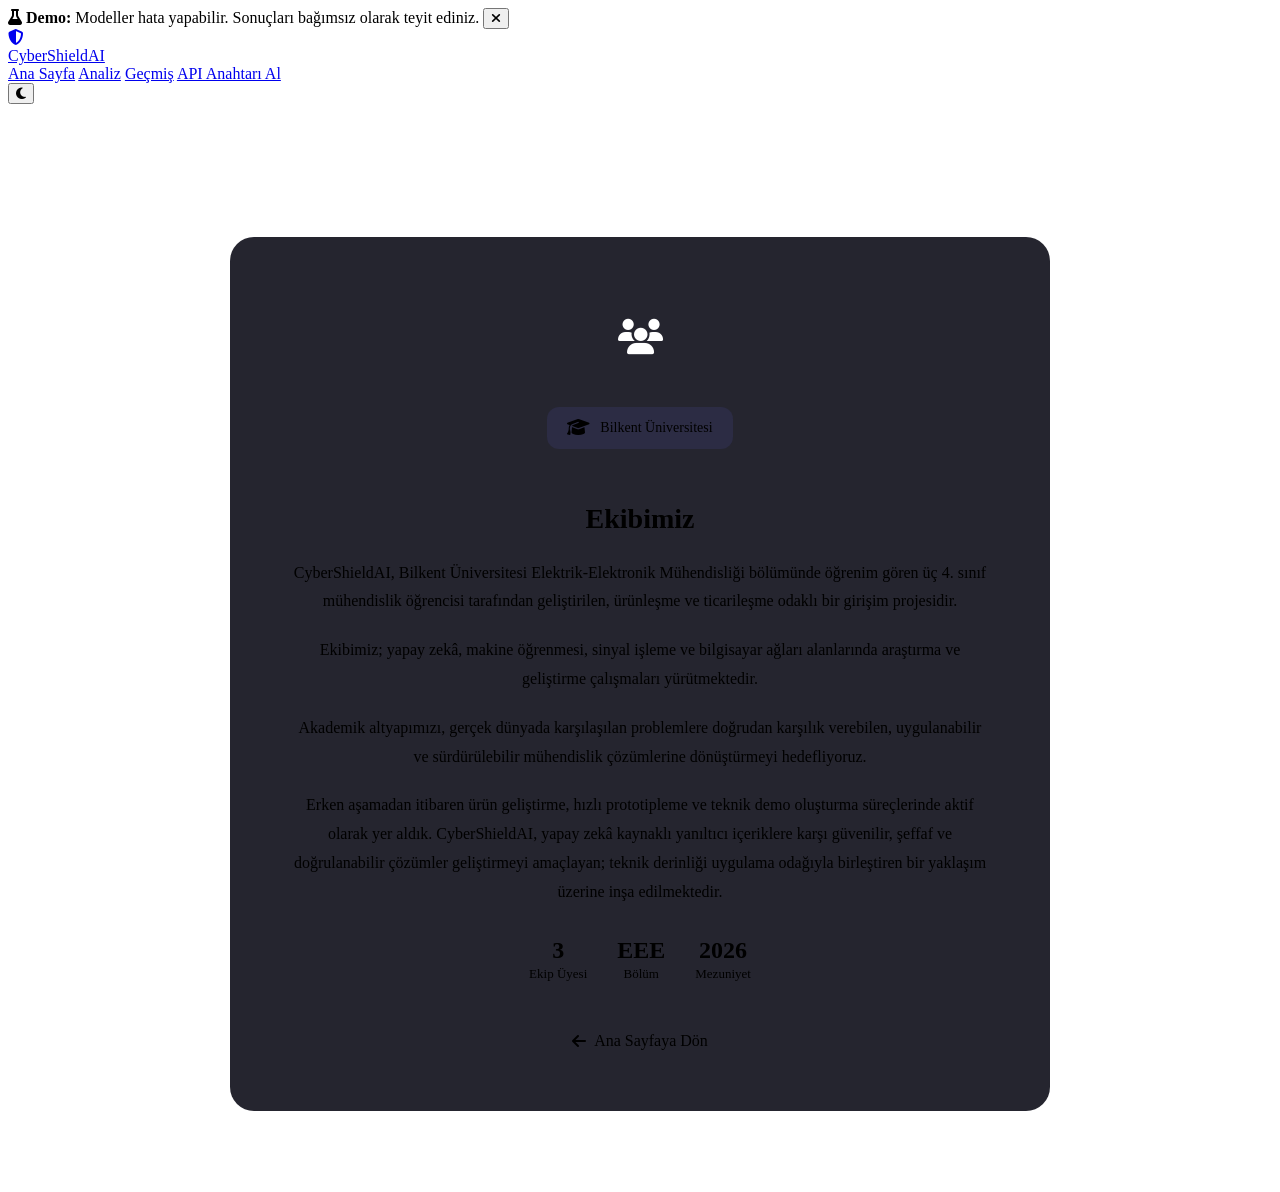
==== about.html @ 09f25995 "Rebrand from KovakAI to CyberShieldAI" ====
<!DOCTYPE html>
<html lang="tr">
<head>
    <meta charset="UTF-8">
    <meta name="viewport" content="width=device-width, initial-scale=1.0">
    <title>Hakkımızda - CyberShieldAI</title>
    <link rel="stylesheet" href="css/style.css">
    <link rel="stylesheet" href="https://cdnjs.cloudflare.com/ajax/libs/font-awesome/6.5.1/css/all.min.css">
    <link href="https://fonts.googleapis.com/css2?family=Inter:wght@300;400;500;600;700;800&display=swap" rel="stylesheet">
    <style>
        .about-page {
            min-height: 100vh;
            position: relative;
            display: flex;
            align-items: center;
            justify-content: center;
            padding: 120px 20px 60px;
        }
        .about-bg {
            position: absolute;
            top: 0;
            left: 0;
            right: 0;
            bottom: 0;
            background: url('https://lh4.googleusercontent.com/7kgMaRGf5UpcM7-tADmWOZlm9VE-6R45p8DRqVkPM7Tro9U6oL8hYj8EjLu7qXt8Xvi9hN18iB5i1bvwb7RVuBw9smQcKV2x_WcGuesu7TKpsfh1I8YbQ8-pzE9DIr3JAJoNksGJi_uaMRJGcQ') center/cover no-repeat;
            opacity: 0.15;
            z-index: 0;
        }
        .about-bg::after {
            content: '';
            position: absolute;
            top: 0;
            left: 0;
            right: 0;
            bottom: 0;
            background: linear-gradient(180deg, var(--bg-primary) 0%, transparent 30%, transparent 70%, var(--bg-primary) 100%);
        }
        .about-card {
            position: relative;
            z-index: 1;
            background: rgba(26, 26, 36, 0.95);
            border: 1px solid var(--border-color);
            border-radius: 24px;
            padding: 60px;
            max-width: 700px;
            text-align: center;
            backdrop-filter: blur(10px);
        }
        [data-theme="light"] .about-card {
            background: rgba(255, 255, 255, 0.95);
        }
        .about-icon {
            width: 80px;
            height: 80px;
            background: var(--accent-gradient);
            border-radius: 20px;
            display: flex;
            align-items: center;
            justify-content: center;
            margin: 0 auto 30px;
            font-size: 36px;
            color: white;
        }
        .about-card h1 {
            font-size: 28px;
            margin-bottom: 24px;
            color: var(--text-primary);
        }
        .about-card p {
            color: var(--text-secondary);
            line-height: 1.8;
            margin-bottom: 20px;
            font-size: 16px;
        }
        .university-badge {
            display: inline-flex;
            align-items: center;
            gap: 10px;
            background: rgba(99, 102, 241, 0.1);
            color: var(--accent-primary);
            padding: 12px 20px;
            border-radius: 12px;
            font-size: 14px;
            font-weight: 500;
            margin-bottom: 30px;
        }
        .university-badge i {
            font-size: 18px;
        }
        .team-info {
            display: flex;
            justify-content: center;
            gap: 30px;
            margin: 30px 0;
            flex-wrap: wrap;
        }
        .team-stat {
            text-align: center;
        }
        .team-stat-value {
            display: block;
            font-size: 24px;
            font-weight: 700;
            color: var(--accent-primary);
        }
        .team-stat-label {
            font-size: 13px;
            color: var(--text-muted);
        }
        .back-link {
            display: inline-flex;
            align-items: center;
            gap: 8px;
            color: var(--accent-primary);
            text-decoration: none;
            font-weight: 500;
            margin-top: 20px;
        }
        .back-link:hover {
            text-decoration: underline;
        }
    </style>
</head>
<body>
    <!-- Demo Disclaimer Banner -->
    <div class="demo-banner" id="demoBanner">
        <i class="fas fa-flask"></i>
        <span><strong>Demo:</strong> Modeller hata yapabilir. Sonuçları bağımsız olarak teyit ediniz.</span>
        <button class="banner-close" id="bannerClose" aria-label="Kapat"><i class="fas fa-times"></i></button>
    </div>

    <!-- Navigation -->
    <nav class="navbar">
        <div class="nav-container">
            <a href="index.html" class="logo">
                <div class="logo-icon">
                    <i class="fas fa-shield-halved"></i>
                </div>
                <span>CyberShieldAI</span>
            </a>
            <div class="nav-links">
                <a href="index.html">Ana Sayfa</a>
                <a href="analyze.html">Analiz</a>
                <a href="history.html">Geçmiş</a>
                <a href="api.html" class="nav-btn">API Anahtarı Al</a>
            </div>
            <button class="theme-toggle" id="themeToggle">
                <i class="fas fa-moon"></i>
            </button>
        </div>
    </nav>

    <section class="about-page">
        <div class="about-bg"></div>
        <div class="about-card">
            <div class="about-icon">
                <i class="fas fa-users"></i>
            </div>
            <div class="university-badge">
                <i class="fas fa-graduation-cap"></i>
                Bilkent Üniversitesi
            </div>
            <h1>Ekibimiz</h1>
            <p>
                CyberShieldAI, Bilkent Üniversitesi Elektrik-Elektronik Mühendisliği bölümünde öğrenim gören üç 4. sınıf mühendislik öğrencisi tarafından geliştirilen, ürünleşme ve ticarileşme odaklı bir girişim projesidir.
            </p>
            <p>
                Ekibimiz; yapay zekâ, makine öğrenmesi, sinyal işleme ve bilgisayar ağları alanlarında araştırma ve geliştirme çalışmaları yürütmektedir.
            </p>
            <p>
                Akademik altyapımızı, gerçek dünyada karşılaşılan problemlere doğrudan karşılık verebilen, uygulanabilir ve sürdürülebilir mühendislik çözümlerine dönüştürmeyi hedefliyoruz.
            </p>
            <p>
                Erken aşamadan itibaren ürün geliştirme, hızlı prototipleme ve teknik demo oluşturma süreçlerinde aktif olarak yer aldık. CyberShieldAI, yapay zekâ kaynaklı yanıltıcı içeriklere karşı güvenilir, şeffaf ve doğrulanabilir çözümler geliştirmeyi amaçlayan; teknik derinliği uygulama odağıyla birleştiren bir yaklaşım üzerine inşa edilmektedir.
            </p>
            <div class="team-info">
                <div class="team-stat">
                    <span class="team-stat-value">3</span>
                    <span class="team-stat-label">Ekip Üyesi</span>
                </div>
                <div class="team-stat">
                    <span class="team-stat-value">EEE</span>
                    <span class="team-stat-label">Bölüm</span>
                </div>
                <div class="team-stat">
                    <span class="team-stat-value">2026</span>
                    <span class="team-stat-label">Mezuniyet</span>
                </div>
            </div>
            <a href="index.html" class="back-link">
                <i class="fas fa-arrow-left"></i>
                Ana Sayfaya Dön
            </a>
        </div>
    </section>

    <script src="js/main.js"></script>
</body>
</html>
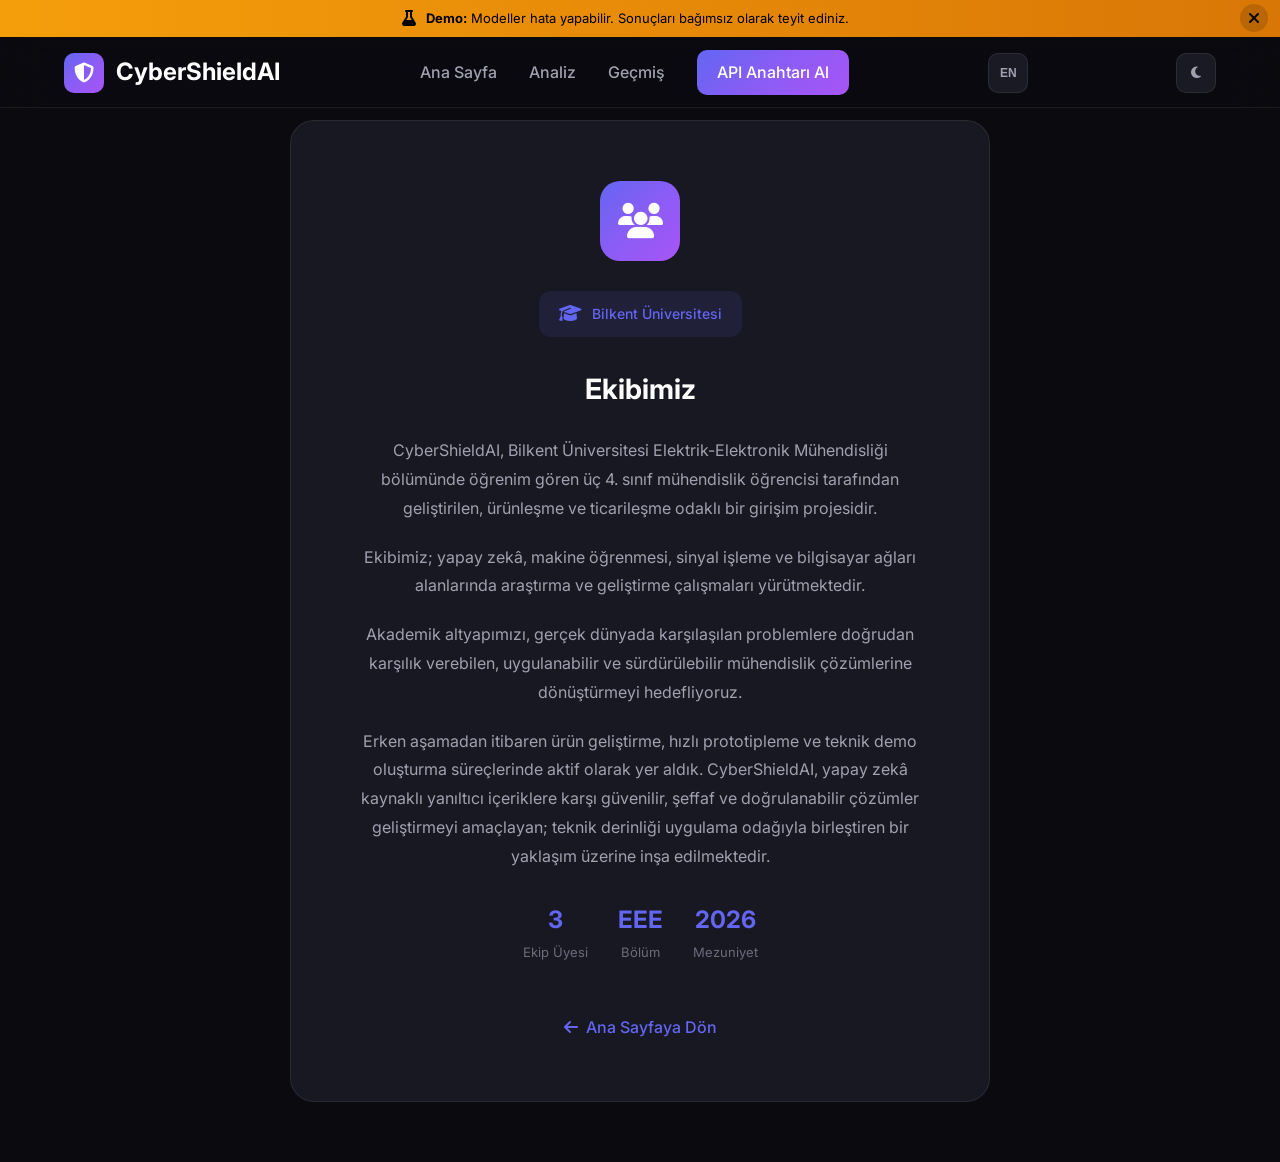
==== commit 145f19a0: "Add bilingual TR/EN language support with toggle button" ====
--- a/about.html
+++ b/about.html
@@ -125,7 +125,7 @@
     <!-- Demo Disclaimer Banner -->
     <div class="demo-banner" id="demoBanner">
         <i class="fas fa-flask"></i>
-        <span><strong>Demo:</strong> Modeller hata yapabilir. Sonuçları bağımsız olarak teyit ediniz.</span>
+        <span data-i18n="banner.text"><strong>Demo:</strong> Modeller hata yapabilir. Sonuçları bağımsız olarak teyit ediniz.</span>
         <button class="banner-close" id="bannerClose" aria-label="Kapat"><i class="fas fa-times"></i></button>
     </div>
 
@@ -139,11 +139,14 @@
                 <span>CyberShieldAI</span>
             </a>
             <div class="nav-links">
-                <a href="index.html">Ana Sayfa</a>
-                <a href="analyze.html">Analiz</a>
-                <a href="history.html">Geçmiş</a>
-                <a href="api.html" class="nav-btn">API Anahtarı Al</a>
-            </div>
+                <a href="index.html" data-i18n="nav.home">Ana Sayfa</a>
+                <a href="analyze.html" data-i18n="nav.analyze">Analiz</a>
+                <a href="history.html" data-i18n="nav.history">Geçmiş</a>
+                <a href="api.html" class="nav-btn" data-i18n="nav.api">API Anahtarı Al</a>
+            </div>
+            <button class="lang-toggle" id="langToggle">
+                <span>TR</span>
+            </button>
             <button class="theme-toggle" id="themeToggle">
                 <i class="fas fa-moon"></i>
             </button>
@@ -158,38 +161,38 @@
             </div>
             <div class="university-badge">
                 <i class="fas fa-graduation-cap"></i>
-                Bilkent Üniversitesi
-            </div>
-            <h1>Ekibimiz</h1>
-            <p>
+                <span data-i18n="about.university">Bilkent Üniversitesi</span>
+            </div>
+            <h1 data-i18n="about.title">Ekibimiz</h1>
+            <p data-i18n="about.desc1">
                 CyberShieldAI, Bilkent Üniversitesi Elektrik-Elektronik Mühendisliği bölümünde öğrenim gören üç 4. sınıf mühendislik öğrencisi tarafından geliştirilen, ürünleşme ve ticarileşme odaklı bir girişim projesidir.
             </p>
-            <p>
+            <p data-i18n="about.desc2">
                 Ekibimiz; yapay zekâ, makine öğrenmesi, sinyal işleme ve bilgisayar ağları alanlarında araştırma ve geliştirme çalışmaları yürütmektedir.
             </p>
-            <p>
+            <p data-i18n="about.desc3">
                 Akademik altyapımızı, gerçek dünyada karşılaşılan problemlere doğrudan karşılık verebilen, uygulanabilir ve sürdürülebilir mühendislik çözümlerine dönüştürmeyi hedefliyoruz.
             </p>
-            <p>
+            <p data-i18n="about.desc4">
                 Erken aşamadan itibaren ürün geliştirme, hızlı prototipleme ve teknik demo oluşturma süreçlerinde aktif olarak yer aldık. CyberShieldAI, yapay zekâ kaynaklı yanıltıcı içeriklere karşı güvenilir, şeffaf ve doğrulanabilir çözümler geliştirmeyi amaçlayan; teknik derinliği uygulama odağıyla birleştiren bir yaklaşım üzerine inşa edilmektedir.
             </p>
             <div class="team-info">
                 <div class="team-stat">
                     <span class="team-stat-value">3</span>
-                    <span class="team-stat-label">Ekip Üyesi</span>
+                    <span class="team-stat-label" data-i18n="about.teamMembers">Ekip Üyesi</span>
                 </div>
                 <div class="team-stat">
                     <span class="team-stat-value">EEE</span>
-                    <span class="team-stat-label">Bölüm</span>
+                    <span class="team-stat-label" data-i18n="about.department">Bölüm</span>
                 </div>
                 <div class="team-stat">
                     <span class="team-stat-value">2026</span>
-                    <span class="team-stat-label">Mezuniyet</span>
+                    <span class="team-stat-label" data-i18n="about.graduation">Mezuniyet</span>
                 </div>
             </div>
             <a href="index.html" class="back-link">
                 <i class="fas fa-arrow-left"></i>
-                Ana Sayfaya Dön
+                <span data-i18n="api.back">Ana Sayfaya Dön</span>
             </a>
         </div>
     </section>
--- a/css/style.css
+++ b/css/style.css
@@ -0,0 +1,1038 @@
+/* ===== CSS Variables ===== */
+:root {
+    /* Colors */
+    --bg-primary: #0a0a0f;
+    --bg-secondary: #12121a;
+    --bg-card: #1a1a24;
+    --bg-card-hover: #22222e;
+    
+    --text-primary: #ffffff;
+    --text-secondary: #a0a0b0;
+    --text-muted: #6b6b7b;
+    
+    --accent-primary: #6366f1;
+    --accent-secondary: #8b5cf6;
+    --accent-gradient: linear-gradient(135deg, #6366f1 0%, #8b5cf6 50%, #a855f7 100%);
+    
+    --risk-low: #22c55e;
+    --risk-medium: #eab308;
+    --risk-high: #f97316;
+    --risk-critical: #ef4444;
+    
+    --border-color: rgba(255, 255, 255, 0.08);
+    --border-color-hover: rgba(255, 255, 255, 0.15);
+    
+    /* Spacing */
+    --nav-height: 70px;
+    --container-max: 1200px;
+    
+    /* Transitions */
+    --transition-fast: 0.15s ease;
+    --transition-normal: 0.3s ease;
+    --transition-slow: 0.5s ease;
+    
+    /* Shadows */
+    --shadow-sm: 0 2px 8px rgba(0, 0, 0, 0.3);
+    --shadow-md: 0 4px 20px rgba(0, 0, 0, 0.4);
+    --shadow-lg: 0 8px 40px rgba(0, 0, 0, 0.5);
+    --shadow-glow: 0 0 40px rgba(99, 102, 241, 0.3);
+}
+
+/* Light theme */
+[data-theme="light"] {
+    --bg-primary: #f8fafc;
+    --bg-secondary: #f1f5f9;
+    --bg-card: #ffffff;
+    --bg-card-hover: #f8fafc;
+    --text-primary: #0f172a;
+    --text-secondary: #475569;
+    --text-muted: #94a3b8;
+    --border-color: rgba(0, 0, 0, 0.08);
+    --border-color-hover: rgba(0, 0, 0, 0.15);
+}
+
+/* ===== Reset & Base ===== */
+*, *::before, *::after {
+    margin: 0;
+    padding: 0;
+    box-sizing: border-box;
+}
+
+html {
+    scroll-behavior: smooth;
+}
+
+body {
+    font-family: 'Inter', -apple-system, BlinkMacSystemFont, sans-serif;
+    background: var(--bg-primary);
+    color: var(--text-primary);
+    line-height: 1.6;
+    overflow-x: hidden;
+}
+
+a {
+    text-decoration: none;
+    color: inherit;
+}
+
+img {
+    max-width: 100%;
+    height: auto;
+}
+
+/* ===== Utilities ===== */
+.container {
+    max-width: var(--container-max);
+    margin: 0 auto;
+    padding: 0 24px;
+}
+
+.gradient-text {
+    background: var(--accent-gradient);
+    -webkit-background-clip: text;
+    -webkit-text-fill-color: transparent;
+    background-clip: text;
+}
+
+/* ===== Animations ===== */
+@keyframes fadeIn {
+    from { opacity: 0; }
+    to { opacity: 1; }
+}
+
+@keyframes fadeInUp {
+    from {
+        opacity: 0;
+        transform: translateY(30px);
+    }
+    to {
+        opacity: 1;
+        transform: translateY(0);
+    }
+}
+
+@keyframes pulse {
+    0%, 100% { opacity: 1; }
+    50% { opacity: 0.5; }
+}
+
+@keyframes scan {
+    0% { top: 0; }
+    100% { top: 100%; }
+}
+
+@keyframes shimmer {
+    0% { background-position: -200% 0; }
+    100% { background-position: 200% 0; }
+}
+
+@keyframes float {
+    0%, 100% { transform: translateY(0); }
+    50% { transform: translateY(-10px); }
+}
+
+@keyframes glow {
+    0%, 100% { opacity: 0.5; transform: scale(1); }
+    50% { opacity: 0.8; transform: scale(1.1); }
+}
+
+.animate-fade-in {
+    animation: fadeIn 0.8s ease forwards;
+}
+
+.animate-fade-in-up {
+    animation: fadeInUp 0.8s ease forwards;
+}
+
+.delay-1 { animation-delay: 0.2s; opacity: 0; }
+.delay-2 { animation-delay: 0.4s; opacity: 0; }
+.delay-3 { animation-delay: 0.6s; opacity: 0; }
+
+/* ===== Buttons ===== */
+.btn {
+    display: inline-flex;
+    align-items: center;
+    gap: 8px;
+    padding: 12px 24px;
+    border-radius: 12px;
+    font-weight: 600;
+    font-size: 14px;
+    cursor: pointer;
+    transition: all var(--transition-normal);
+    border: none;
+    outline: none;
+}
+
+.btn-primary {
+    background: var(--accent-gradient);
+    color: white;
+    box-shadow: var(--shadow-glow);
+}
+
+.btn-primary:hover {
+    transform: translateY(-2px);
+    box-shadow: 0 0 60px rgba(99, 102, 241, 0.5);
+}
+
+.btn-secondary {
+    background: var(--bg-card);
+    color: var(--text-primary);
+    border: 1px solid var(--border-color);
+}
+
+.btn-secondary:hover {
+    background: var(--bg-card-hover);
+    border-color: var(--border-color-hover);
+}
+
+.btn-lg {
+    padding: 16px 32px;
+    font-size: 16px;
+}
+
+/* ===== Demo Banner ===== */
+.demo-banner {
+    position: fixed;
+    top: 0;
+    left: 0;
+    right: 0;
+    padding: 8px 50px 8px 20px;
+    background: linear-gradient(90deg, #f59e0b, #d97706);
+    color: #000;
+    font-size: 13px;
+    text-align: center;
+    z-index: 1001;
+    display: flex;
+    align-items: center;
+    justify-content: center;
+    gap: 10px;
+    transition: transform 0.3s ease, opacity 0.3s ease;
+}
+
+.demo-banner.hidden {
+    transform: translateY(-100%);
+    opacity: 0;
+    pointer-events: none;
+}
+
+.demo-banner i {
+    font-size: 16px;
+}
+
+.demo-banner strong {
+    font-weight: 700;
+}
+
+.banner-close {
+    position: absolute;
+    right: 12px;
+    top: 50%;
+    transform: translateY(-50%);
+    background: rgba(0,0,0,0.15);
+    border: none;
+    color: #000;
+    width: 28px;
+    height: 28px;
+    border-radius: 50%;
+    cursor: pointer;
+    display: flex;
+    align-items: center;
+    justify-content: center;
+    transition: background 0.2s;
+}
+
+.banner-close:hover {
+    background: rgba(0,0,0,0.25);
+}
+
+/* ===== Navigation ===== */
+.navbar {
+    position: fixed;
+    top: 38px;
+    left: 0;
+    right: 0;
+    height: var(--nav-height);
+    background: rgba(10, 10, 15, 0.8);
+    backdrop-filter: blur(20px);
+    border-bottom: 1px solid var(--border-color);
+    z-index: 1000;
+}
+
+[data-theme="light"] .navbar {
+    background: rgba(248, 250, 252, 0.8);
+}
+
+.nav-container {
+    max-width: var(--container-max);
+    margin: 0 auto;
+    padding: 0 24px;
+    height: 100%;
+    display: flex;
+    align-items: center;
+    justify-content: space-between;
+}
+
+.logo {
+    display: flex;
+    align-items: center;
+    gap: 12px;
+    font-size: 24px;
+    font-weight: 700;
+}
+
+.logo-icon {
+    width: 40px;
+    height: 40px;
+    background: var(--accent-gradient);
+    border-radius: 10px;
+    display: flex;
+    align-items: center;
+    justify-content: center;
+    color: white;
+    font-size: 20px;
+}
+
+.nav-links {
+    display: flex;
+    align-items: center;
+    gap: 32px;
+}
+
+.nav-links a {
+    color: var(--text-secondary);
+    font-weight: 500;
+    transition: color var(--transition-fast);
+}
+
+.nav-links a:hover,
+.nav-links a.active {
+    color: var(--text-primary);
+}
+
+.nav-btn {
+    padding: 10px 20px;
+    background: var(--accent-gradient);
+    color: white !important;
+    border-radius: 10px;
+}
+
+.theme-toggle {
+    width: 40px;
+    height: 40px;
+    background: var(--bg-card);
+    border: 1px solid var(--border-color);
+    border-radius: 10px;
+    color: var(--text-secondary);
+    cursor: pointer;
+    transition: all var(--transition-fast);
+}
+
+.theme-toggle:hover {
+    background: var(--bg-card-hover);
+    color: var(--text-primary);
+}
+
+/* Language Toggle */
+.lang-toggle {
+    width: 40px;
+    height: 40px;
+    background: var(--bg-card);
+    border: 1px solid var(--border-color);
+    border-radius: 10px;
+    color: var(--text-secondary);
+    cursor: pointer;
+    transition: all var(--transition-fast);
+    font-weight: 600;
+    font-size: 12px;
+    margin-right: 8px;
+}
+
+.lang-toggle:hover {
+    background: var(--bg-card-hover);
+    color: var(--text-primary);
+}
+
+.lang-toggle.active {
+    background: var(--accent-primary);
+    color: white;
+    border-color: var(--accent-primary);
+}
+
+/* ===== Hero Section ===== */
+.hero {
+    min-height: 100vh;
+    display: flex;
+    align-items: center;
+    justify-content: center;
+    padding: calc(var(--nav-height) + 100px) 24px 60px;
+    position: relative;
+    overflow: hidden;
+}
+
+.hero-bg {
+    position: absolute;
+    inset: 0;
+    overflow: hidden;
+}
+
+.grid-overlay {
+    position: absolute;
+    inset: 0;
+    background-image: 
+        linear-gradient(rgba(99, 102, 241, 0.03) 1px, transparent 1px),
+        linear-gradient(90deg, rgba(99, 102, 241, 0.03) 1px, transparent 1px);
+    background-size: 60px 60px;
+}
+
+.glow {
+    position: absolute;
+    width: 600px;
+    height: 600px;
+    border-radius: 50%;
+    filter: blur(120px);
+    animation: glow 8s ease-in-out infinite;
+}
+
+.glow-1 {
+    background: rgba(99, 102, 241, 0.15);
+    top: -200px;
+    left: -200px;
+}
+
+.glow-2 {
+    background: rgba(139, 92, 246, 0.15);
+    bottom: -200px;
+    right: -200px;
+    animation-delay: 4s;
+}
+
+.hero-content {
+    max-width: 600px;
+    text-align: center;
+    z-index: 1;
+}
+
+.badge {
+    display: inline-flex;
+    align-items: center;
+    gap: 8px;
+    padding: 8px 16px;
+    background: rgba(99, 102, 241, 0.1);
+    border: 1px solid rgba(99, 102, 241, 0.2);
+    border-radius: 50px;
+    font-size: 14px;
+    color: var(--accent-primary);
+    margin-bottom: 24px;
+}
+
+.hero h1 {
+    font-size: clamp(40px, 6vw, 64px);
+    font-weight: 800;
+    line-height: 1.1;
+    margin-bottom: 24px;
+}
+
+.hero-subtitle {
+    font-size: 18px;
+    color: var(--text-secondary);
+    margin-bottom: 40px;
+}
+
+.hero-buttons {
+    display: flex;
+    gap: 16px;
+    justify-content: center;
+    margin-bottom: 60px;
+}
+
+.hero-stats {
+    display: flex;
+    align-items: center;
+    justify-content: center;
+    gap: 40px;
+}
+
+.stat {
+    text-align: center;
+}
+
+.stat-value {
+    display: block;
+    font-size: 32px;
+    font-weight: 700;
+    background: var(--accent-gradient);
+    -webkit-background-clip: text;
+    -webkit-text-fill-color: transparent;
+}
+
+.stat-label {
+    font-size: 14px;
+    color: var(--text-muted);
+}
+
+.stat-divider {
+    width: 1px;
+    height: 40px;
+    background: var(--border-color);
+}
+
+/* Hero Visual */
+.hero-visual {
+    position: absolute;
+    right: 5%;
+    top: 50%;
+    transform: translateY(-50%);
+    z-index: 1;
+}
+
+.demo-card {
+    width: 380px;
+    background: var(--bg-card);
+    border: 1px solid var(--border-color);
+    border-radius: 20px;
+    overflow: hidden;
+    box-shadow: var(--shadow-lg);
+    animation: float 6s ease-in-out infinite;
+}
+
+.demo-card-header {
+    padding: 12px 16px;
+    background: var(--bg-secondary);
+    border-bottom: 1px solid var(--border-color);
+    display: flex;
+    gap: 8px;
+}
+
+.demo-dot {
+    width: 12px;
+    height: 12px;
+    border-radius: 50%;
+}
+
+.demo-dot.red { background: #ef4444; }
+.demo-dot.yellow { background: #eab308; }
+.demo-dot.green { background: #22c55e; }
+
+.demo-preview {
+    padding: 20px;
+}
+
+.scan-animation {
+    position: relative;
+    width: 100%;
+    aspect-ratio: 1;
+    border-radius: 12px;
+    overflow: hidden;
+    margin-bottom: 16px;
+}
+
+.demo-face {
+    width: 100%;
+    height: 100%;
+    object-fit: cover;
+}
+
+.scan-line {
+    position: absolute;
+    left: 0;
+    right: 0;
+    height: 3px;
+    background: var(--accent-gradient);
+    box-shadow: 0 0 20px rgba(99, 102, 241, 0.8);
+    animation: scan 2s linear infinite;
+}
+
+.detection-boxes {
+    position: absolute;
+    inset: 0;
+}
+
+.detection-box {
+    position: absolute;
+    border: 2px solid var(--risk-high);
+    border-radius: 4px;
+    animation: pulse 1.5s ease-in-out infinite;
+}
+
+.detection-box.box-1 {
+    top: 20%;
+    left: 25%;
+    width: 50%;
+    height: 45%;
+}
+
+.detection-box.box-2 {
+    top: 40%;
+    left: 30%;
+    width: 40%;
+    height: 15%;
+    animation-delay: 0.5s;
+}
+
+.demo-result {
+    display: flex;
+    align-items: flex-start;
+    gap: 16px;
+}
+
+.risk-indicator {
+    display: flex;
+    flex-direction: column;
+    align-items: center;
+    padding: 16px;
+    background: rgba(249, 115, 22, 0.1);
+    border: 1px solid rgba(249, 115, 22, 0.2);
+    border-radius: 12px;
+    min-width: 80px;
+}
+
+.risk-indicator.high {
+    background: rgba(249, 115, 22, 0.1);
+    border-color: rgba(249, 115, 22, 0.2);
+}
+
+.risk-value {
+    font-size: 32px;
+    font-weight: 800;
+    color: var(--risk-high);
+}
+
+.risk-label {
+    font-size: 11px;
+    color: var(--text-muted);
+    text-transform: uppercase;
+}
+
+.demo-signals {
+    flex: 1;
+}
+
+.signal {
+    display: flex;
+    align-items: center;
+    gap: 8px;
+    padding: 8px 12px;
+    background: var(--bg-secondary);
+    border-radius: 8px;
+    font-size: 12px;
+    margin-bottom: 8px;
+}
+
+.signal.high { color: var(--risk-high); }
+.signal.medium { color: var(--risk-medium); }
+
+/* ===== Features Section ===== */
+.features {
+    padding: 120px 0;
+    background: var(--bg-secondary);
+}
+
+.section-header {
+    text-align: center;
+    margin-bottom: 60px;
+}
+
+.section-badge {
+    display: inline-block;
+    padding: 6px 16px;
+    background: rgba(99, 102, 241, 0.1);
+    color: var(--accent-primary);
+    border-radius: 50px;
+    font-size: 13px;
+    font-weight: 600;
+    margin-bottom: 16px;
+}
+
+.section-header h2 {
+    font-size: 40px;
+    font-weight: 700;
+    margin-bottom: 16px;
+}
+
+.section-header p {
+    font-size: 18px;
+    color: var(--text-secondary);
+    max-width: 600px;
+    margin: 0 auto;
+}
+
+.features-grid {
+    display: grid;
+    grid-template-columns: repeat(auto-fit, minmax(280px, 1fr));
+    gap: 24px;
+}
+
+.feature-card {
+    background: var(--bg-card);
+    border: 1px solid var(--border-color);
+    border-radius: 20px;
+    padding: 32px;
+    transition: all var(--transition-normal);
+    position: relative;
+}
+
+.feature-card:hover {
+    transform: translateY(-4px);
+    border-color: var(--border-color-hover);
+    box-shadow: var(--shadow-md);
+}
+
+.feature-card.featured {
+    border-color: var(--accent-primary);
+    box-shadow: var(--shadow-glow);
+}
+
+.featured-badge {
+    position: absolute;
+    top: -12px;
+    left: 50%;
+    transform: translateX(-50%);
+    padding: 6px 16px;
+    background: var(--accent-gradient);
+    color: white;
+    font-size: 12px;
+    font-weight: 600;
+    border-radius: 50px;
+}
+
+.feature-icon {
+    width: 60px;
+    height: 60px;
+    border-radius: 16px;
+    display: flex;
+    align-items: center;
+    justify-content: center;
+    font-size: 24px;
+    margin-bottom: 20px;
+}
+
+.feature-icon.audio {
+    background: rgba(34, 197, 94, 0.1);
+    color: var(--risk-low);
+}
+
+.feature-icon.video {
+    background: rgba(99, 102, 241, 0.1);
+    color: var(--accent-primary);
+}
+
+.feature-icon.image {
+    background: rgba(249, 115, 22, 0.1);
+    color: var(--risk-high);
+}
+
+.feature-icon.text {
+    background: rgba(234, 179, 8, 0.1);
+    color: var(--risk-medium);
+}
+
+.feature-card h3 {
+    font-size: 20px;
+    font-weight: 600;
+    margin-bottom: 12px;
+}
+
+.feature-card > p {
+    color: var(--text-secondary);
+    font-size: 14px;
+    margin-bottom: 20px;
+}
+
+.feature-list {
+    list-style: none;
+    margin-bottom: 20px;
+}
+
+.feature-list li {
+    display: flex;
+    align-items: center;
+    gap: 10px;
+    font-size: 14px;
+    color: var(--text-secondary);
+    margin-bottom: 8px;
+}
+
+.feature-list i {
+    color: var(--risk-low);
+    font-size: 12px;
+}
+
+.feature-accuracy {
+    display: flex;
+    align-items: center;
+    gap: 12px;
+}
+
+.accuracy-bar {
+    flex: 1;
+    height: 6px;
+    background: var(--bg-secondary);
+    border-radius: 3px;
+    overflow: hidden;
+}
+
+.accuracy-fill {
+    height: 100%;
+    background: var(--accent-gradient);
+    border-radius: 3px;
+}
+
+.feature-accuracy span {
+    font-size: 13px;
+    font-weight: 600;
+    color: var(--accent-primary);
+}
+
+/* ===== How It Works ===== */
+.how-it-works {
+    padding: 120px 0;
+}
+
+.steps {
+    display: flex;
+    align-items: flex-start;
+    justify-content: center;
+    gap: 20px;
+}
+
+.step {
+    text-align: center;
+    max-width: 280px;
+}
+
+.step-number {
+    font-size: 48px;
+    font-weight: 800;
+    background: var(--accent-gradient);
+    -webkit-background-clip: text;
+    -webkit-text-fill-color: transparent;
+    margin-bottom: 16px;
+}
+
+.step-icon {
+    width: 80px;
+    height: 80px;
+    background: var(--bg-card);
+    border: 1px solid var(--border-color);
+    border-radius: 20px;
+    display: flex;
+    align-items: center;
+    justify-content: center;
+    font-size: 32px;
+    color: var(--accent-primary);
+    margin: 0 auto 20px;
+    transition: all var(--transition-normal);
+}
+
+.step:hover .step-icon {
+    transform: scale(1.1);
+    box-shadow: var(--shadow-glow);
+}
+
+.step h3 {
+    font-size: 20px;
+    font-weight: 600;
+    margin-bottom: 10px;
+}
+
+.step p {
+    color: var(--text-secondary);
+    font-size: 14px;
+}
+
+.step-connector {
+    display: flex;
+    align-items: center;
+    margin-top: 80px;
+    color: var(--text-muted);
+}
+
+.connector-line {
+    width: 40px;
+    height: 2px;
+    background: var(--border-color);
+}
+
+/* ===== CTA Section ===== */
+.cta {
+    padding: 80px 0;
+    background: var(--bg-secondary);
+}
+
+.cta-content {
+    text-align: center;
+    padding: 60px;
+    background: var(--accent-gradient);
+    border-radius: 24px;
+    position: relative;
+    overflow: hidden;
+}
+
+.cta-content::before {
+    content: '';
+    position: absolute;
+    inset: 0;
+    background: url("data:image/svg+xml,%3Csvg width='60' height='60' viewBox='0 0 60 60' xmlns='http://www.w3.org/2000/svg'%3E%3Cg fill='none' fill-rule='evenodd'%3E%3Cg fill='%23ffffff' fill-opacity='0.05'%3E%3Cpath d='M36 34v-4h-2v4h-4v2h4v4h2v-4h4v-2h-4zm0-30V0h-2v4h-4v2h4v4h2V6h4V4h-4zM6 34v-4H4v4H0v2h4v4h2v-4h4v-2H6zM6 4V0H4v4H0v2h4v4h2V6h4V4H6z'/%3E%3C/g%3E%3C/g%3E%3C/svg%3E");
+}
+
+.cta-content h2 {
+    font-size: 36px;
+    font-weight: 700;
+    color: white;
+    margin-bottom: 16px;
+    position: relative;
+}
+
+.cta-content p {
+    font-size: 18px;
+    color: rgba(255, 255, 255, 0.9);
+    margin-bottom: 32px;
+    position: relative;
+}
+
+.cta-content .btn {
+    position: relative;
+    background: white;
+    color: var(--accent-primary);
+}
+
+.cta-content .btn:hover {
+    box-shadow: 0 0 40px rgba(255, 255, 255, 0.3);
+}
+
+/* ===== Footer ===== */
+.footer {
+    padding: 60px 0 30px;
+    border-top: 1px solid var(--border-color);
+}
+
+.footer-content {
+    display: flex;
+    justify-content: space-between;
+    margin-bottom: 40px;
+}
+
+.footer-brand {
+    max-width: 300px;
+}
+
+.footer-brand .logo {
+    margin-bottom: 16px;
+}
+
+.footer-brand p {
+    color: var(--text-secondary);
+    font-size: 14px;
+}
+
+.footer-links {
+    display: flex;
+    gap: 80px;
+}
+
+.footer-column h4 {
+    font-size: 14px;
+    font-weight: 600;
+    margin-bottom: 16px;
+}
+
+.footer-column a {
+    display: block;
+    color: var(--text-secondary);
+    font-size: 14px;
+    margin-bottom: 10px;
+    transition: color var(--transition-fast);
+}
+
+.footer-column a:hover {
+    color: var(--text-primary);
+}
+
+.footer-bottom {
+    display: flex;
+    justify-content: space-between;
+    align-items: center;
+    padding-top: 30px;
+    border-top: 1px solid var(--border-color);
+}
+
+.footer-bottom p {
+    color: var(--text-muted);
+    font-size: 14px;
+}
+
+.footer-social {
+    display: flex;
+    gap: 16px;
+}
+
+.footer-social a {
+    width: 40px;
+    height: 40px;
+    background: var(--bg-card);
+    border: 1px solid var(--border-color);
+    border-radius: 10px;
+    display: flex;
+    align-items: center;
+    justify-content: center;
+    color: var(--text-secondary);
+    transition: all var(--transition-fast);
+}
+
+.footer-social a:hover {
+    background: var(--accent-primary);
+    border-color: var(--accent-primary);
+    color: white;
+}
+
+/* ===== Responsive ===== */
+@media (max-width: 1200px) {
+    .hero-visual {
+        display: none;
+    }
+}
+
+@media (max-width: 768px) {
+    .nav-links {
+        display: none;
+    }
+    
+    .hero h1 {
+        font-size: 36px;
+    }
+    
+    .hero-buttons {
+        flex-direction: column;
+        align-items: center;
+    }
+    
+    .hero-stats {
+        flex-direction: column;
+        gap: 20px;
+    }
+    
+    .stat-divider {
+        width: 40px;
+        height: 1px;
+    }
+    
+    .steps {
+        flex-direction: column;
+        align-items: center;
+    }
+    
+    .step-connector {
+        transform: rotate(90deg);
+        margin: 20px 0;
+    }
+    
+    .footer-content {
+        flex-direction: column;
+        gap: 40px;
+    }
+    
+    .footer-links {
+        flex-wrap: wrap;
+        gap: 40px;
+    }
+}
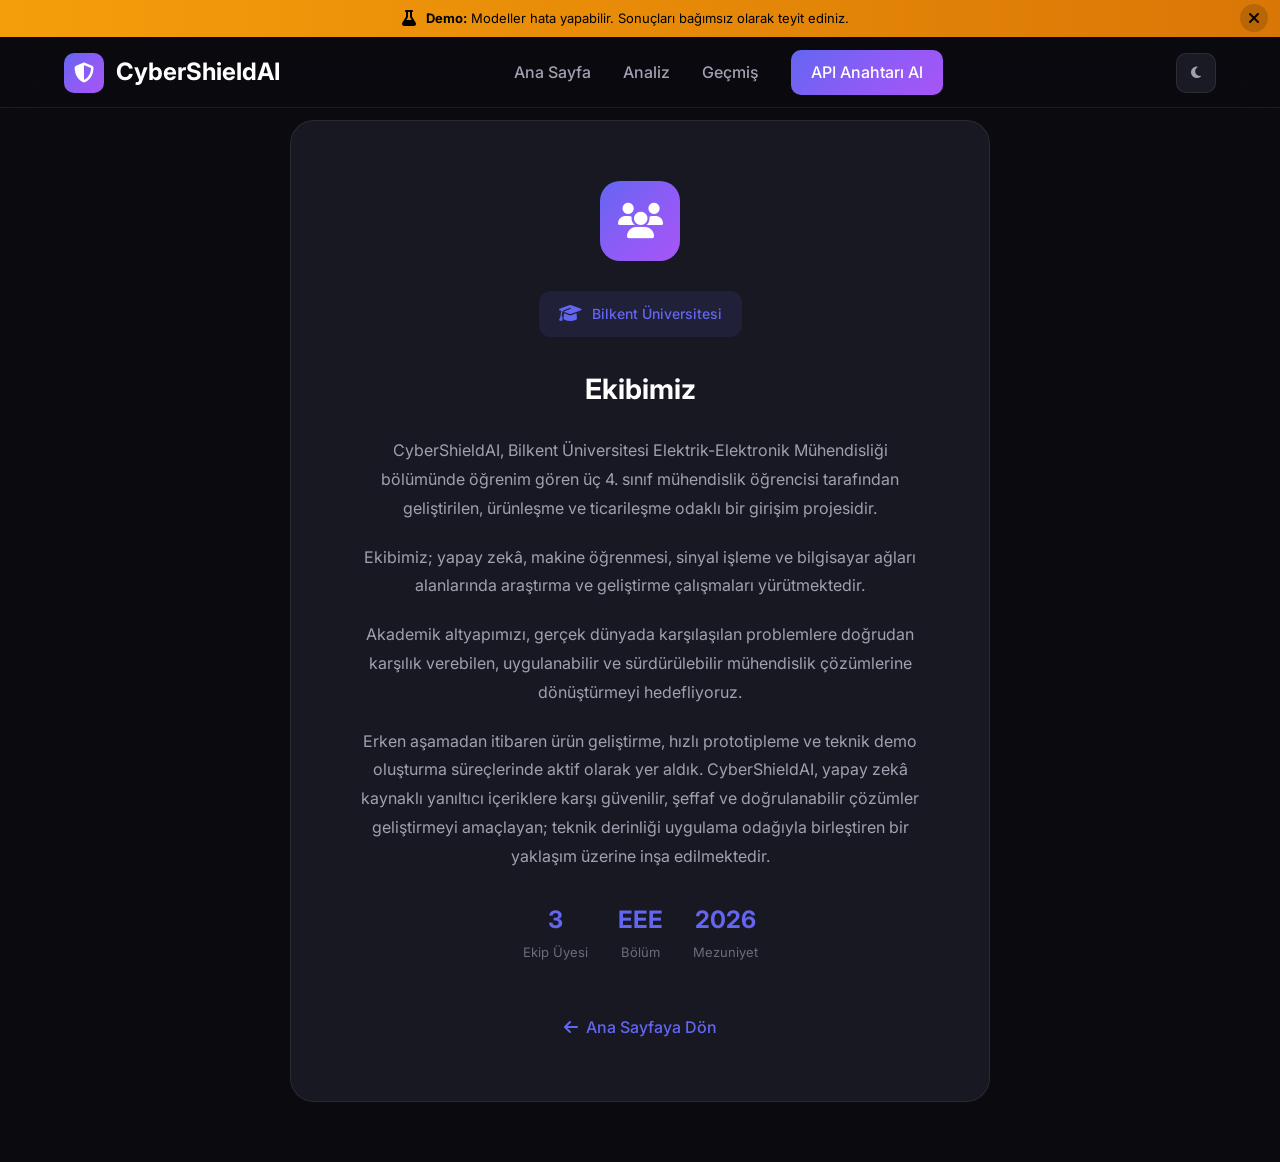
==== commit 252f7282: "Pivot homepage to interview AI-cheating detection; add HR Suite - Restructure homepage: compact hero" ====
--- a/about.html
+++ b/about.html
@@ -1,4 +1,4 @@
-<!DOCTYPE html>
+﻿<!DOCTYPE html>
 <html lang="tr">
 <head>
     <meta charset="UTF-8">
@@ -125,7 +125,7 @@
     <!-- Demo Disclaimer Banner -->
     <div class="demo-banner" id="demoBanner">
         <i class="fas fa-flask"></i>
-        <span data-i18n="banner.text"><strong>Demo:</strong> Modeller hata yapabilir. Sonuçları bağımsız olarak teyit ediniz.</span>
+        <span><strong>Demo:</strong> Modeller hata yapabilir. Sonuçları bağımsız olarak teyit ediniz.</span>
         <button class="banner-close" id="bannerClose" aria-label="Kapat"><i class="fas fa-times"></i></button>
     </div>
 
@@ -139,14 +139,11 @@
                 <span>CyberShieldAI</span>
             </a>
             <div class="nav-links">
-                <a href="index.html" data-i18n="nav.home">Ana Sayfa</a>
-                <a href="analyze.html" data-i18n="nav.analyze">Analiz</a>
-                <a href="history.html" data-i18n="nav.history">Geçmiş</a>
-                <a href="api.html" class="nav-btn" data-i18n="nav.api">API Anahtarı Al</a>
+                <a href="index.html">Ana Sayfa</a>
+                <a href="analyze.html">Analiz</a>
+                <a href="history.html">Geçmiş</a>
+                <a href="api.html" class="nav-btn">API Anahtarı Al</a>
             </div>
-            <button class="lang-toggle" id="langToggle">
-                <span>TR</span>
-            </button>
             <button class="theme-toggle" id="themeToggle">
                 <i class="fas fa-moon"></i>
             </button>
@@ -161,38 +158,38 @@
             </div>
             <div class="university-badge">
                 <i class="fas fa-graduation-cap"></i>
-                <span data-i18n="about.university">Bilkent Üniversitesi</span>
+                Bilkent Üniversitesi
             </div>
-            <h1 data-i18n="about.title">Ekibimiz</h1>
-            <p data-i18n="about.desc1">
+            <h1>Ekibimiz</h1>
+            <p>
                 CyberShieldAI, Bilkent Üniversitesi Elektrik-Elektronik Mühendisliği bölümünde öğrenim gören üç 4. sınıf mühendislik öğrencisi tarafından geliştirilen, ürünleşme ve ticarileşme odaklı bir girişim projesidir.
             </p>
-            <p data-i18n="about.desc2">
+            <p>
                 Ekibimiz; yapay zekâ, makine öğrenmesi, sinyal işleme ve bilgisayar ağları alanlarında araştırma ve geliştirme çalışmaları yürütmektedir.
             </p>
-            <p data-i18n="about.desc3">
+            <p>
                 Akademik altyapımızı, gerçek dünyada karşılaşılan problemlere doğrudan karşılık verebilen, uygulanabilir ve sürdürülebilir mühendislik çözümlerine dönüştürmeyi hedefliyoruz.
             </p>
-            <p data-i18n="about.desc4">
+            <p>
                 Erken aşamadan itibaren ürün geliştirme, hızlı prototipleme ve teknik demo oluşturma süreçlerinde aktif olarak yer aldık. CyberShieldAI, yapay zekâ kaynaklı yanıltıcı içeriklere karşı güvenilir, şeffaf ve doğrulanabilir çözümler geliştirmeyi amaçlayan; teknik derinliği uygulama odağıyla birleştiren bir yaklaşım üzerine inşa edilmektedir.
             </p>
             <div class="team-info">
                 <div class="team-stat">
                     <span class="team-stat-value">3</span>
-                    <span class="team-stat-label" data-i18n="about.teamMembers">Ekip Üyesi</span>
+                    <span class="team-stat-label">Ekip Üyesi</span>
                 </div>
                 <div class="team-stat">
                     <span class="team-stat-value">EEE</span>
-                    <span class="team-stat-label" data-i18n="about.department">Bölüm</span>
+                    <span class="team-stat-label">Bölüm</span>
                 </div>
                 <div class="team-stat">
                     <span class="team-stat-value">2026</span>
-                    <span class="team-stat-label" data-i18n="about.graduation">Mezuniyet</span>
+                    <span class="team-stat-label">Mezuniyet</span>
                 </div>
             </div>
             <a href="index.html" class="back-link">
                 <i class="fas fa-arrow-left"></i>
-                <span data-i18n="api.back">Ana Sayfaya Dön</span>
+                Ana Sayfaya Dön
             </a>
         </div>
     </section>
--- a/css/style.css
+++ b/css/style.css
@@ -368,6 +368,11 @@
     position: relative;
     overflow: hidden;
 }
+.hero.hero-compact {
+    min-height: auto;
+    padding: calc(var(--nav-height) + 64px) 24px 36px;
+}
+.hero.hero-compact .hero-stats { margin-top: 4px; }
 
 .hero-bg {
     position: absolute;
@@ -1036,3 +1041,1011 @@
         gap: 40px;
     }
 }
+
+/* ===== Hero badge (interview pivot) ===== */
+.hero-badge {
+    display: inline-flex;
+    align-items: center;
+    gap: 8px;
+    padding: 6px 14px;
+    background: rgba(99, 102, 241, 0.12);
+    border: 1px solid rgba(99, 102, 241, 0.25);
+    border-radius: 50px;
+    font-size: 13px;
+    font-weight: 600;
+    color: var(--accent-primary);
+    margin-bottom: 20px;
+}
+.hero-badge i {
+    font-size: 12px;
+}
+
+/* ===== Interview Panel (hero visual) ===== */
+.interview-panel {
+    width: 440px;
+    background: var(--bg-card);
+    border: 1px solid var(--border-color);
+    border-radius: 20px;
+    overflow: hidden;
+    box-shadow: var(--shadow-lg), 0 0 60px rgba(99, 102, 241, 0.15);
+    animation: float 6s ease-in-out infinite;
+    padding: 16px;
+    display: flex;
+    flex-direction: column;
+    gap: 12px;
+}
+
+.panel-header {
+    display: flex;
+    align-items: center;
+    justify-content: space-between;
+    padding-bottom: 4px;
+}
+.panel-title {
+    display: flex;
+    align-items: center;
+    gap: 8px;
+    font-size: 13px;
+    font-weight: 600;
+    color: var(--text-secondary);
+}
+.panel-live-dot {
+    width: 8px;
+    height: 8px;
+    border-radius: 50%;
+    background: #ef4444;
+    box-shadow: 0 0 8px rgba(239, 68, 68, 0.8);
+    animation: pulse 1.5s ease-in-out infinite;
+}
+.panel-live-badge {
+    font-size: 10px;
+    font-weight: 800;
+    letter-spacing: 1px;
+    padding: 3px 8px;
+    border-radius: 6px;
+    background: rgba(239, 68, 68, 0.15);
+    color: #ef4444;
+    border: 1px solid rgba(239, 68, 68, 0.3);
+}
+
+/* Interviewer row */
+.panel-interviewers {
+    display: grid;
+    grid-template-columns: 1fr 1fr;
+    gap: 10px;
+}
+.webcam-tile {
+    position: relative;
+    border-radius: 12px;
+    overflow: hidden;
+    background: var(--bg-secondary);
+    border: 1px solid var(--border-color);
+}
+.webcam-tile.interviewer {
+    aspect-ratio: 16 / 10;
+}
+.webcam-tile.interviewer img {
+    width: 100%;
+    height: 100%;
+    object-fit: cover;
+    display: block;
+}
+.tile-label {
+    position: absolute;
+    bottom: 6px;
+    left: 6px;
+    background: rgba(0, 0, 0, 0.6);
+    color: #fff;
+    font-size: 10px;
+    font-weight: 600;
+    padding: 2px 6px;
+    border-radius: 4px;
+    backdrop-filter: blur(4px);
+}
+.tile-mic {
+    position: absolute;
+    bottom: 6px;
+    right: 6px;
+    width: 18px;
+    height: 18px;
+    display: grid;
+    place-items: center;
+    background: rgba(34, 197, 94, 0.85);
+    color: #fff;
+    font-size: 9px;
+    border-radius: 50%;
+}
+
+/* Candidate (large) tile */
+.candidate-tile {
+    position: relative;
+    aspect-ratio: 16 / 9;
+    border: 1px solid rgba(239, 68, 68, 0.35);
+    box-shadow: inset 0 0 0 1px rgba(239, 68, 68, 0.15);
+}
+.candidate-tile img {
+    width: 100%;
+    height: 100%;
+    object-fit: cover;
+    display: block;
+}
+.candidate-tile .scan-line {
+    position: absolute;
+    left: 0;
+    right: 0;
+    height: 2px;
+    background: linear-gradient(90deg, transparent, var(--accent-primary), transparent);
+    box-shadow: 0 0 16px rgba(99, 102, 241, 0.9);
+    animation: scan 2.4s linear infinite;
+}
+.tile-overlay-top {
+    position: absolute;
+    top: 6px;
+    left: 6px;
+    right: 6px;
+    display: flex;
+    align-items: center;
+    justify-content: space-between;
+}
+.tile-label-lg {
+    background: rgba(0, 0, 0, 0.65);
+    color: #fff;
+    font-size: 11px;
+    font-weight: 700;
+    padding: 3px 8px;
+    border-radius: 4px;
+    letter-spacing: 0.5px;
+    backdrop-filter: blur(4px);
+}
+.tile-rec {
+    display: inline-flex;
+    align-items: center;
+    gap: 4px;
+    background: rgba(0, 0, 0, 0.65);
+    color: #fff;
+    font-size: 10px;
+    font-weight: 700;
+    padding: 3px 8px;
+    border-radius: 4px;
+    letter-spacing: 1px;
+    backdrop-filter: blur(4px);
+}
+.rec-dot {
+    width: 6px;
+    height: 6px;
+    border-radius: 50%;
+    background: #ef4444;
+    animation: pulse 1.2s ease-in-out infinite;
+}
+
+/* Gaze indicator on candidate tile */
+.gaze-indicator {
+    position: absolute;
+    top: 38%;
+    left: 62%;
+    display: flex;
+    align-items: center;
+    gap: 6px;
+}
+.gaze-dot {
+    width: 10px;
+    height: 10px;
+    border-radius: 50%;
+    background: #ef4444;
+    box-shadow: 0 0 0 4px rgba(239, 68, 68, 0.25), 0 0 20px rgba(239, 68, 68, 0.8);
+    animation: pulse 1.4s ease-in-out infinite;
+}
+.gaze-arrow {
+    color: #ef4444;
+    font-size: 11px;
+    background: rgba(239, 68, 68, 0.15);
+    border: 1px solid rgba(239, 68, 68, 0.4);
+    padding: 3px 5px;
+    border-radius: 6px;
+    backdrop-filter: blur(4px);
+}
+
+/* Signals strip */
+.panel-signals {
+    display: flex;
+    flex-direction: column;
+    gap: 6px;
+    padding: 10px;
+    background: var(--bg-secondary);
+    border: 1px solid var(--border-color);
+    border-radius: 10px;
+}
+.panel-signals-title {
+    font-size: 10px;
+    font-weight: 700;
+    letter-spacing: 1px;
+    text-transform: uppercase;
+    color: var(--text-muted);
+    margin-bottom: 2px;
+}
+.interview-panel .signal {
+    display: flex;
+    align-items: center;
+    gap: 8px;
+    padding: 6px 10px;
+    background: var(--bg-card);
+    border-radius: 6px;
+    font-size: 11px;
+    margin-bottom: 0;
+    border-left: 2px solid transparent;
+}
+.interview-panel .signal.high {
+    color: var(--risk-high);
+    border-left-color: var(--risk-high);
+    background: rgba(249, 115, 22, 0.08);
+}
+.interview-panel .signal.medium {
+    color: var(--risk-medium);
+    border-left-color: var(--risk-medium);
+    background: rgba(234, 179, 8, 0.08);
+}
+
+/* Risk row */
+.panel-risk {
+    display: grid;
+    grid-template-columns: 1fr auto;
+    align-items: center;
+    gap: 12px;
+    padding: 10px 12px;
+    background: rgba(239, 68, 68, 0.08);
+    border: 1px solid rgba(239, 68, 68, 0.25);
+    border-radius: 10px;
+}
+.panel-risk-meta {
+    display: flex;
+    align-items: center;
+    gap: 8px;
+    flex-wrap: wrap;
+}
+.panel-risk-label {
+    font-size: 11px;
+    font-weight: 600;
+    color: var(--text-secondary);
+    text-transform: uppercase;
+    letter-spacing: 0.5px;
+}
+.panel-risk-level {
+    font-size: 10px;
+    font-weight: 800;
+    letter-spacing: 1px;
+    color: var(--risk-critical);
+    background: rgba(239, 68, 68, 0.18);
+    padding: 2px 6px;
+    border-radius: 4px;
+}
+.panel-risk-bar {
+    grid-column: 1 / -1;
+    height: 5px;
+    border-radius: 999px;
+    background: rgba(255, 255, 255, 0.08);
+    overflow: hidden;
+}
+.panel-risk-fill {
+    width: 78%;
+    height: 100%;
+    background: linear-gradient(90deg, var(--risk-medium), var(--risk-high), var(--risk-critical));
+    border-radius: 999px;
+    box-shadow: 0 0 12px rgba(239, 68, 68, 0.5);
+}
+.panel-risk-value {
+    grid-row: 1;
+    grid-column: 2;
+    font-size: 24px;
+    font-weight: 800;
+    color: var(--risk-critical);
+    line-height: 1;
+}
+
+/* Push hero-visual closer to the right edge for the wider panel */
+@media (min-width: 1400px) {
+    .hero-visual { right: 6%; }
+}
+
+/* ===== Secondary features (Also detects) ===== */
+.secondary-features {
+    padding: 100px 0 120px;
+    background: var(--bg-primary);
+}
+.secondary-grid {
+    display: grid;
+    grid-template-columns: repeat(2, 1fr);
+    gap: 16px;
+    max-width: 980px;
+    margin: 0 auto;
+}
+.secondary-card {
+    display: grid;
+    grid-template-columns: 56px 1fr auto;
+    align-items: center;
+    gap: 16px;
+    padding: 20px 22px;
+    background: var(--bg-card);
+    border: 1px solid var(--border-color);
+    border-radius: 14px;
+    transition: all var(--transition-normal);
+}
+.secondary-card:hover {
+    border-color: var(--border-color-hover);
+    transform: translateY(-2px);
+    box-shadow: var(--shadow-md);
+}
+.secondary-icon {
+    width: 48px;
+    height: 48px;
+    border-radius: 12px;
+    display: grid;
+    place-items: center;
+    font-size: 20px;
+    color: #fff;
+}
+.secondary-icon.audio { background: linear-gradient(135deg, #06b6d4, #0891b2); }
+.secondary-icon.video { background: linear-gradient(135deg, #8b5cf6, #6366f1); }
+.secondary-icon.image { background: linear-gradient(135deg, #ec4899, #be185d); }
+.secondary-icon.text  { background: linear-gradient(135deg, #f59e0b, #d97706); }
+.secondary-body h4 {
+    font-size: 16px;
+    font-weight: 700;
+    margin-bottom: 4px;
+    color: var(--text-primary);
+}
+.secondary-body p {
+    font-size: 13px;
+    line-height: 1.5;
+    color: var(--text-secondary);
+    margin: 0;
+}
+.secondary-acc {
+    font-size: 18px;
+    font-weight: 800;
+    color: var(--accent-primary);
+    padding: 8px 12px;
+    background: rgba(99, 102, 241, 0.08);
+    border: 1px solid rgba(99, 102, 241, 0.18);
+    border-radius: 10px;
+    white-space: nowrap;
+}
+
+@media (max-width: 768px) {
+    .secondary-grid {
+        grid-template-columns: 1fr;
+    }
+    .secondary-card {
+        grid-template-columns: 48px 1fr;
+        grid-template-rows: auto auto;
+    }
+    .secondary-acc {
+        grid-column: 2;
+        grid-row: 2;
+        justify-self: start;
+        font-size: 14px;
+    }
+}
+
+/* ===== HR Suite promo (on dark homepage) ===== */
+.hr-suite-promo {
+    padding: 100px 0 120px;
+    background:
+        radial-gradient(900px 400px at 80% 0%, rgba(56, 189, 248, 0.06), transparent 60%),
+        radial-gradient(700px 300px at 10% 100%, rgba(37, 99, 235, 0.05), transparent 60%),
+        var(--bg-secondary);
+}
+.hr-suite-grid {
+    display: grid;
+    grid-template-columns: repeat(2, 1fr);
+    gap: 22px;
+    max-width: 1080px;
+    margin: 0 auto;
+}
+.hr-suite-card {
+    display: flex;
+    flex-direction: column;
+    gap: 18px;
+    padding: 28px 28px 22px;
+    background: linear-gradient(180deg, rgba(255, 255, 255, 0.025), rgba(255, 255, 255, 0.01));
+    border: 1px solid rgba(56, 189, 248, 0.18);
+    border-radius: 18px;
+    color: var(--text-primary);
+    transition: all .25s ease;
+    position: relative;
+    overflow: hidden;
+    isolation: isolate;
+}
+.hr-suite-card::before {
+    content: "";
+    position: absolute;
+    inset: 0;
+    background: radial-gradient(400px 200px at 100% 0%, rgba(56, 189, 248, 0.12), transparent 60%);
+    opacity: 0;
+    transition: opacity .25s ease;
+    z-index: -1;
+}
+.hr-suite-card:hover {
+    border-color: rgba(56, 189, 248, 0.45);
+    transform: translateY(-3px);
+    box-shadow: 0 20px 50px rgba(37, 99, 235, 0.20);
+}
+.hr-suite-card:hover::before { opacity: 1; }
+
+.hr-suite-card-icon {
+    width: 52px;
+    height: 52px;
+    border-radius: 14px;
+    display: grid;
+    place-items: center;
+    font-size: 22px;
+    color: #fff;
+    background: linear-gradient(135deg, #2563eb, #38bdf8);
+    box-shadow: 0 12px 30px rgba(37, 99, 235, 0.35);
+}
+.hr-suite-card-icon.alt {
+    background: linear-gradient(135deg, #6366f1, #38bdf8);
+}
+
+.hr-suite-card-eyebrow {
+    display: inline-flex;
+    align-items: center;
+    gap: 8px;
+    font-size: 12px;
+    font-weight: 700;
+    text-transform: uppercase;
+    letter-spacing: 1.2px;
+    color: #7dd3fc;
+}
+.hr-suite-beta {
+    font-size: 10px;
+    font-weight: 800;
+    letter-spacing: 1px;
+    padding: 2px 7px;
+    border-radius: 999px;
+    background: linear-gradient(135deg, #f59e0b, #fbbf24);
+    color: #1f1300;
+    box-shadow: 0 4px 12px rgba(251, 191, 36, 0.25);
+}
+
+.hr-suite-card-body h3 {
+    margin: 8px 0 8px;
+    font-size: 22px;
+    font-weight: 700;
+    line-height: 1.25;
+    color: var(--text-primary);
+}
+.hr-suite-card-body p {
+    color: var(--text-secondary);
+    font-size: 14px;
+    line-height: 1.55;
+}
+.hr-suite-card-list {
+    list-style: none;
+    padding: 14px 0 0;
+    margin: 0;
+    display: flex;
+    flex-direction: column;
+    gap: 8px;
+}
+.hr-suite-card-list li {
+    display: flex;
+    align-items: center;
+    gap: 10px;
+    color: var(--text-secondary);
+    font-size: 13.5px;
+}
+.hr-suite-card-list li i {
+    color: #38bdf8;
+    font-size: 11px;
+    width: 16px;
+    height: 16px;
+    display: grid;
+    place-items: center;
+    border-radius: 50%;
+    background: rgba(56, 189, 248, 0.12);
+}
+
+.hr-suite-card-cta {
+    margin-top: auto;
+    display: inline-flex;
+    align-items: center;
+    gap: 8px;
+    padding-top: 14px;
+    border-top: 1px solid rgba(255, 255, 255, 0.06);
+    color: #7dd3fc;
+    font-weight: 700;
+    font-size: 14px;
+}
+.hr-suite-card-cta i { transition: transform .2s ease; }
+.hr-suite-card:hover .hr-suite-card-cta i { transform: translateX(4px); }
+
+@media (max-width: 860px) {
+    .hr-suite-grid { grid-template-columns: 1fr; }
+}
+
+/* ============================================================
+   Interview Monitor — primary demo screen (full-width section)
+   ============================================================ */
+.interview-monitor-section {
+    padding: 8px 0 100px;
+    position: relative;
+}
+.monitor-shell {
+    max-width: 1120px;
+    margin: 0 auto;
+    background: linear-gradient(180deg, rgba(255, 255, 255, 0.02), rgba(255, 255, 255, 0.005));
+    border: 1px solid rgba(99, 102, 241, 0.22);
+    border-radius: 24px;
+    padding: 22px;
+    box-shadow: 0 30px 80px rgba(0, 0, 0, 0.45), 0 0 80px rgba(99, 102, 241, 0.10);
+    backdrop-filter: blur(6px);
+}
+
+/* Monitor header */
+.monitor-header {
+    display: flex;
+    align-items: center;
+    justify-content: space-between;
+    margin-bottom: 18px;
+    padding: 4px 6px;
+}
+.monitor-title {
+    display: flex;
+    align-items: center;
+    gap: 10px;
+    font-size: 14px;
+    font-weight: 700;
+    letter-spacing: 0.3px;
+    color: var(--text-secondary);
+    text-transform: uppercase;
+}
+.live-dot {
+    width: 10px;
+    height: 10px;
+    border-radius: 50%;
+    background: #ef4444;
+    box-shadow: 0 0 12px rgba(239, 68, 68, 0.9);
+    animation: pulse 1.4s ease-in-out infinite;
+}
+.monitor-meta {
+    display: flex;
+    align-items: center;
+    gap: 10px;
+}
+.monitor-rec {
+    display: inline-flex;
+    align-items: center;
+    gap: 6px;
+    font-size: 12px;
+    color: var(--text-secondary);
+    background: rgba(239, 68, 68, 0.08);
+    border: 1px solid rgba(239, 68, 68, 0.22);
+    padding: 5px 10px;
+    border-radius: 999px;
+    font-variant-numeric: tabular-nums;
+}
+.rec-dot {
+    width: 7px;
+    height: 7px;
+    border-radius: 50%;
+    background: #ef4444;
+    animation: pulse 1.2s ease-in-out infinite;
+}
+.monitor-status-pill {
+    font-size: 11px;
+    font-weight: 800;
+    letter-spacing: 1.5px;
+    padding: 4px 10px;
+    border-radius: 999px;
+    background: rgba(239, 68, 68, 0.18);
+    color: #ef4444;
+    border: 1px solid rgba(239, 68, 68, 0.4);
+}
+
+/* Side-by-side person tiles */
+.monitor-tiles {
+    display: grid;
+    grid-template-columns: 1fr 1fr;
+    gap: 18px;
+    margin-bottom: 18px;
+}
+.monitor-tile {
+    background: var(--bg-card);
+    border: 1px solid var(--border-color);
+    border-radius: 16px;
+    overflow: hidden;
+    display: flex;
+    flex-direction: column;
+}
+.monitor-tile.baseline {
+    border-color: rgba(34, 197, 94, 0.28);
+    box-shadow: 0 0 0 1px rgba(34, 197, 94, 0.08), 0 10px 30px rgba(0, 0, 0, 0.25);
+}
+.monitor-tile.suspicious {
+    border-color: rgba(239, 68, 68, 0.45);
+    box-shadow: 0 0 0 1px rgba(239, 68, 68, 0.12), 0 10px 30px rgba(239, 68, 68, 0.10), 0 10px 30px rgba(0, 0, 0, 0.25);
+}
+
+.tile-feed {
+    position: relative;
+    aspect-ratio: 16 / 10;
+    overflow: hidden;
+    background: var(--bg-secondary);
+}
+.tile-feed img {
+    width: 100%;
+    height: 100%;
+    object-fit: cover;
+    display: block;
+}
+.monitor-tile.suspicious .tile-feed::after {
+    /* subtle red vignette */
+    content: "";
+    position: absolute;
+    inset: 0;
+    box-shadow: inset 0 0 60px rgba(239, 68, 68, 0.25);
+    pointer-events: none;
+}
+.tile-feed-overlay {
+    position: absolute;
+    bottom: 10px;
+    left: 10px;
+    right: 10px;
+    display: flex;
+    align-items: center;
+    justify-content: space-between;
+}
+.tile-name {
+    background: rgba(0, 0, 0, 0.65);
+    color: #fff;
+    font-size: 12px;
+    font-weight: 700;
+    padding: 4px 10px;
+    border-radius: 6px;
+    letter-spacing: 0.5px;
+    backdrop-filter: blur(4px);
+}
+.tile-mic {
+    width: 26px;
+    height: 26px;
+    border-radius: 50%;
+    background: rgba(34, 197, 94, 0.85);
+    color: #fff;
+    display: grid;
+    place-items: center;
+    font-size: 11px;
+}
+.tile-pill {
+    position: absolute;
+    top: 10px;
+    left: 10px;
+    display: inline-flex;
+    align-items: center;
+    gap: 6px;
+    font-size: 11px;
+    font-weight: 700;
+    padding: 5px 10px;
+    border-radius: 999px;
+    backdrop-filter: blur(6px);
+}
+.tile-pill.ok {
+    background: rgba(34, 197, 94, 0.18);
+    color: #22c55e;
+    border: 1px solid rgba(34, 197, 94, 0.35);
+}
+.tile-pill.bad {
+    background: rgba(239, 68, 68, 0.18);
+    color: #ef4444;
+    border: 1px solid rgba(239, 68, 68, 0.4);
+}
+
+/* Gaze marker (candidate only) */
+.gaze-marker {
+    position: absolute;
+    top: 36%;
+    left: 64%;
+    display: flex;
+    align-items: center;
+    gap: 8px;
+    z-index: 2;
+}
+.gaze-marker .gaze-dot {
+    width: 14px;
+    height: 14px;
+    border-radius: 50%;
+    background: #ef4444;
+    box-shadow: 0 0 0 5px rgba(239, 68, 68, 0.22), 0 0 24px rgba(239, 68, 68, 0.9);
+    animation: pulse 1.4s ease-in-out infinite;
+}
+.gaze-arrow {
+    background: rgba(239, 68, 68, 0.92);
+    color: #fff;
+    font-size: 10px;
+    font-weight: 700;
+    padding: 4px 8px;
+    border-radius: 6px;
+    letter-spacing: 0.4px;
+    text-transform: uppercase;
+    display: inline-flex;
+    align-items: center;
+    gap: 5px;
+}
+.monitor-tile.suspicious .scan-line {
+    position: absolute;
+    left: 0;
+    right: 0;
+    height: 2px;
+    background: linear-gradient(90deg, transparent, var(--accent-primary), transparent);
+    box-shadow: 0 0 16px rgba(99, 102, 241, 0.9);
+    animation: scan 2.6s linear infinite;
+    z-index: 1;
+}
+
+/* Metric block below each tile */
+.tile-metrics {
+    padding: 16px 18px 18px;
+    display: flex;
+    flex-direction: column;
+    gap: 12px;
+    background: linear-gradient(180deg, transparent, rgba(0, 0, 0, 0.18));
+}
+.tile-speed {
+    display: grid;
+    grid-template-columns: 44px 1fr auto;
+    align-items: center;
+    gap: 12px;
+}
+.speed-icon {
+    width: 40px;
+    height: 40px;
+    border-radius: 10px;
+    display: grid;
+    place-items: center;
+    background: rgba(34, 197, 94, 0.12);
+    color: #22c55e;
+    font-size: 16px;
+    border: 1px solid rgba(34, 197, 94, 0.25);
+}
+.speed-icon.danger {
+    background: rgba(239, 68, 68, 0.12);
+    color: #ef4444;
+    border-color: rgba(239, 68, 68, 0.32);
+}
+.speed-text {
+    display: flex;
+    flex-direction: column;
+    gap: 2px;
+    min-width: 0;
+}
+.speed-label {
+    font-size: 11px;
+    text-transform: uppercase;
+    letter-spacing: 0.6px;
+    color: var(--text-muted);
+    font-weight: 600;
+}
+.speed-value {
+    font-size: 26px;
+    font-weight: 800;
+    color: var(--text-primary);
+    line-height: 1;
+    font-variant-numeric: tabular-nums;
+}
+.speed-value small {
+    font-size: 12px;
+    font-weight: 600;
+    color: var(--text-muted);
+    margin-left: 4px;
+}
+.speed-tag {
+    font-size: 11px;
+    font-weight: 700;
+    padding: 6px 10px;
+    border-radius: 999px;
+    white-space: nowrap;
+}
+.speed-tag.ok {
+    background: rgba(34, 197, 94, 0.14);
+    color: #22c55e;
+    border: 1px solid rgba(34, 197, 94, 0.3);
+}
+.speed-tag.bad {
+    background: rgba(239, 68, 68, 0.14);
+    color: #ef4444;
+    border: 1px solid rgba(239, 68, 68, 0.35);
+}
+
+.tile-sub-metrics {
+    display: grid;
+    grid-template-columns: 1fr 1fr;
+    gap: 8px;
+    font-size: 12.5px;
+    color: var(--text-secondary);
+}
+.tile-sub-metrics span {
+    display: inline-flex;
+    align-items: center;
+    gap: 7px;
+    padding: 7px 10px;
+    background: rgba(255, 255, 255, 0.03);
+    border: 1px solid var(--border-color);
+    border-radius: 8px;
+    font-weight: 500;
+}
+.tile-sub-metrics span i { color: var(--text-muted); font-size: 11px; }
+.tile-sub-metrics span.danger {
+    color: #ef4444;
+    background: rgba(239, 68, 68, 0.08);
+    border-color: rgba(239, 68, 68, 0.25);
+}
+.tile-sub-metrics span.danger i { color: #ef4444; }
+
+/* Abnormalities panel */
+.monitor-abnormalities {
+    background: var(--bg-card);
+    border: 1px solid var(--border-color);
+    border-radius: 16px;
+    overflow: hidden;
+    margin-bottom: 16px;
+}
+.abn-header {
+    display: flex;
+    align-items: center;
+    justify-content: space-between;
+    padding: 14px 18px;
+    border-bottom: 1px solid var(--border-color);
+    background: linear-gradient(90deg, rgba(239, 68, 68, 0.08), transparent 80%);
+}
+.abn-header h3 {
+    display: inline-flex;
+    align-items: center;
+    gap: 10px;
+    font-size: 15px;
+    font-weight: 700;
+    color: var(--text-primary);
+    margin: 0;
+}
+.abn-header h3 i { color: var(--risk-high); }
+.abn-count {
+    font-size: 12px;
+    color: var(--text-muted);
+    background: rgba(255, 255, 255, 0.04);
+    padding: 4px 10px;
+    border-radius: 999px;
+    border: 1px solid var(--border-color);
+}
+.abn-list {
+    list-style: none;
+    padding: 0;
+    margin: 0;
+}
+.abn-list li {
+    display: grid;
+    grid-template-columns: 56px 28px 1fr auto;
+    align-items: center;
+    gap: 12px;
+    padding: 12px 18px;
+    border-bottom: 1px solid var(--border-color);
+    font-size: 13.5px;
+    color: var(--text-secondary);
+}
+.abn-list li:last-child { border-bottom: none; }
+.abn-time {
+    font-variant-numeric: tabular-nums;
+    font-size: 12px;
+    color: var(--text-muted);
+    font-weight: 600;
+}
+.abn-icon {
+    width: 28px;
+    height: 28px;
+    border-radius: 8px;
+    display: grid;
+    place-items: center;
+    font-size: 12px;
+    background: rgba(255, 255, 255, 0.04);
+    border: 1px solid var(--border-color);
+    color: var(--text-secondary);
+}
+.abn-list li.high .abn-icon {
+    background: rgba(239, 68, 68, 0.12);
+    color: #ef4444;
+    border-color: rgba(239, 68, 68, 0.3);
+}
+.abn-list li.medium .abn-icon {
+    background: rgba(234, 179, 8, 0.12);
+    color: #eab308;
+    border-color: rgba(234, 179, 8, 0.3);
+}
+.abn-text { color: var(--text-secondary); line-height: 1.5; }
+.abn-text strong { color: var(--text-primary); font-weight: 700; }
+.abn-sev {
+    font-size: 10px;
+    font-weight: 800;
+    letter-spacing: 1px;
+    padding: 3px 8px;
+    border-radius: 4px;
+}
+.abn-sev.high {
+    background: rgba(239, 68, 68, 0.18);
+    color: #ef4444;
+    border: 1px solid rgba(239, 68, 68, 0.35);
+}
+.abn-sev.medium {
+    background: rgba(234, 179, 8, 0.18);
+    color: #eab308;
+    border: 1px solid rgba(234, 179, 8, 0.35);
+}
+
+/* Risk strip */
+.monitor-risk {
+    display: grid;
+    grid-template-columns: auto 1fr auto;
+    align-items: center;
+    gap: 18px;
+    padding: 16px 20px;
+    background: linear-gradient(90deg, rgba(239, 68, 68, 0.08), rgba(249, 115, 22, 0.06));
+    border: 1px solid rgba(239, 68, 68, 0.28);
+    border-radius: 14px;
+}
+.risk-left { display: flex; flex-direction: column; gap: 2px; }
+.risk-label {
+    font-size: 12px;
+    font-weight: 700;
+    color: var(--text-primary);
+    text-transform: uppercase;
+    letter-spacing: 0.6px;
+}
+.risk-sublabel { font-size: 11px; color: var(--text-muted); }
+.risk-bar-wrap { padding: 0 4px; }
+.risk-bar {
+    height: 8px;
+    background: rgba(255, 255, 255, 0.06);
+    border-radius: 999px;
+    overflow: hidden;
+}
+.risk-bar-fill {
+    width: 78%;
+    height: 100%;
+    background: linear-gradient(90deg, var(--risk-medium), var(--risk-high), var(--risk-critical));
+    box-shadow: 0 0 14px rgba(239, 68, 68, 0.55);
+    border-radius: 999px;
+}
+.risk-right {
+    display: flex;
+    align-items: baseline;
+    gap: 8px;
+}
+.risk-value {
+    font-size: 32px;
+    font-weight: 800;
+    color: var(--risk-critical);
+    line-height: 1;
+    font-variant-numeric: tabular-nums;
+}
+.risk-level {
+    font-size: 11px;
+    font-weight: 800;
+    letter-spacing: 1.5px;
+    padding: 4px 9px;
+    border-radius: 6px;
+    background: rgba(239, 68, 68, 0.2);
+    color: var(--risk-critical);
+    border: 1px solid rgba(239, 68, 68, 0.4);
+}
+
+/* Responsive */
+@media (max-width: 900px) {
+    .monitor-tiles { grid-template-columns: 1fr; }
+    .monitor-risk { grid-template-columns: 1fr; gap: 12px; }
+    .risk-right { justify-content: flex-start; }
+    .abn-list li { grid-template-columns: 50px 26px 1fr; }
+    .abn-sev { grid-column: 3; justify-self: end; }
+}
+@media (max-width: 640px) {
+    .interview-monitor-section { padding-bottom: 60px; }
+    .monitor-shell { padding: 14px; border-radius: 18px; }
+    .tile-speed { grid-template-columns: 40px 1fr; }
+    .speed-tag { grid-column: 1 / -1; justify-self: start; }
+    .tile-sub-metrics { grid-template-columns: 1fr; }
+}
